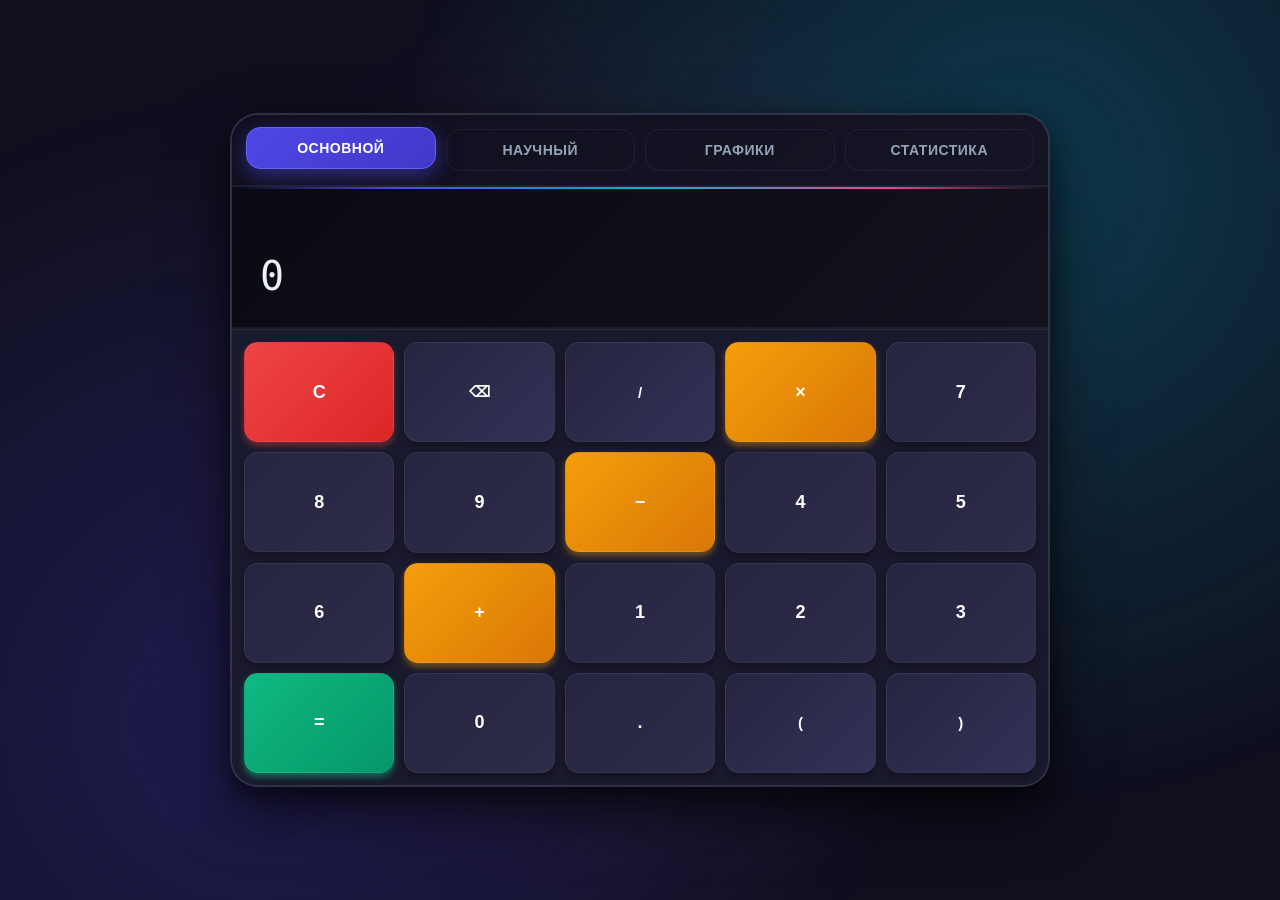
==== calculator-standalone.html @ efa8249f "feat: add standalone HTML version for local file access The modular version using ES6 modules and fe" ====
<!DOCTYPE html>
<html lang="ru">
<head>
    <meta charset="UTF-8">
    <meta name="viewport" content="width=device-width, initial-scale=1.0">
    <title>Продвинутый графический калькулятор</title>
    <style>
/* CSS Variables */
:root {
    --primary: #4F46E5;
    --primary-light: #6366F1;
    --primary-dark: #4338CA;
    --primary-glow: rgba(79, 70, 229, 0.5);
    --secondary: #06B6D4;
    --secondary-light: #22D3EE;
    --secondary-dark: #0891B2;
    --secondary-glow: rgba(6, 182, 212, 0.5);
    --accent: #EC4899;
    --accent-light: #F472B6;
    --accent-glow: rgba(236, 72, 153, 0.5);
    --success: #10B981;
    --success-light: #34D399;
    --success-glow: rgba(16, 185, 129, 0.5);
    --danger: #EF4444;
    --danger-dark: #DC2626;
    --warning: #F59E0B;
    --warning-dark: #D97706;
    --dark: #0F0F1E;
    --dark-lighter: #1A1A2E;
    --dark-light: #252541;
    --dark-card: rgba(26, 26, 46, 0.95);
    --text: #F1F5F9;
    --text-secondary: #94A3B8;
    --text-muted: #64748B;
    --border: rgba(148, 163, 184, 0.1);
    --border-light: rgba(148, 163, 184, 0.05);
    --glass-bg: rgba(26, 26, 46, 0.85);
    --glass-border: rgba(255, 255, 255, 0.1);
}

/* Basic Reset */
* { margin: 0; padding: 0; box-sizing: border-box; }

body {
    font-family: -apple-system, BlinkMacSystemFont, 'Segoe UI', Roboto, 'Helvetica Neue', Arial, sans-serif;
    background: var(--dark);
    min-height: 100vh;
    display: flex;
    justify-content: center;
    align-items: center;
    padding: 15px;
    color: var(--text);
    position: relative;
    overflow: hidden;
}

body::before {
    content: '';
    position: fixed;
    top: 0; left: 0; right: 0; bottom: 0;
    background:
        radial-gradient(circle at 20% 80%, rgba(79, 70, 229, 0.25) 0%, transparent 50%),
        radial-gradient(circle at 80% 20%, rgba(6, 182, 212, 0.25) 0%, transparent 50%),
        radial-gradient(circle at 50% 50%, rgba(236, 72, 153, 0.15) 0%, transparent 60%);
    pointer-events: none;
    z-index: 0;
}

/* Calculator Container */
.calculator-container {
    background: var(--glass-bg);
    backdrop-filter: blur(30px) saturate(180%);
    -webkit-backdrop-filter: blur(30px) saturate(180%);
    border: 2px solid var(--glass-border);
    border-radius: 28px;
    box-shadow: 0 25px 60px rgba(0, 0, 0, 0.6), 0 10px 25px rgba(0, 0, 0, 0.4);
    overflow: hidden;
    width: 100%;
    max-width: 820px;
    position: relative;
    z-index: 1;
    animation: slideIn 0.6s cubic-bezier(0.4, 0, 0.2, 1);
}

/* Mode Selector */
.mode-selector {
    display: flex;
    background: linear-gradient(135deg, rgba(15, 15, 30, 0.95) 0%, rgba(20, 20, 35, 0.95) 100%);
    padding: 14px;
    gap: 10px;
    border-bottom: 2px solid var(--border);
    flex-wrap: wrap;
}

.mode-btn {
    flex: 1;
    min-width: 110px;
    padding: 12px 18px;
    background: transparent;
    color: var(--text-secondary);
    border: 1.5px solid var(--border);
    border-radius: 14px;
    cursor: pointer;
    transition: all 0.3s cubic-bezier(0.4, 0, 0.2, 1);
    font-size: 14px;
    font-weight: 600;
    text-transform: uppercase;
    letter-spacing: 0.5px;
}

.mode-btn:hover {
    color: var(--text);
    border-color: var(--glass-border);
    transform: translateY(-2px);
}

.mode-btn.active {
    background: linear-gradient(135deg, var(--primary) 0%, var(--primary-dark) 100%);
    color: white;
    border-color: var(--primary-light);
    box-shadow: 0 6px 20px var(--primary-glow);
    transform: translateY(-2px);
}

/* Display */
.display {
    background: linear-gradient(135deg, #0A0A14 0%, #12121E 100%);
    color: var(--text);
    padding: 28px;
    min-height: 130px;
    display: flex;
    flex-direction: column;
    justify-content: flex-end;
    font-family: 'SF Mono', 'Monaco', 'Consolas', monospace;
    position: relative;
    border-bottom: 2px solid var(--border);
}

.display::before {
    content: '';
    position: absolute;
    top: 0; left: 0; right: 0;
    height: 2px;
    background: linear-gradient(90deg, transparent 0%, var(--primary) 20%, var(--secondary) 50%, var(--accent) 80%, transparent 100%);
    animation: scan 4s linear infinite;
}

.expression {
    font-size: 17px;
    color: var(--text-secondary);
    margin-bottom: 12px;
    min-height: 26px;
    letter-spacing: 1px;
}

.result {
    font-size: 40px;
    font-weight: 300;
    letter-spacing: 2px;
    background: linear-gradient(135deg, var(--text) 0%, var(--primary-light) 100%);
    -webkit-background-clip: text;
    -webkit-text-fill-color: transparent;
    background-clip: text;
}

/* Buttons Container */
.buttons-container {
    background: linear-gradient(135deg, var(--dark-lighter) 0%, rgba(26, 26, 46, 0.98) 100%);
    padding: 12px;
    border-top: 1px solid var(--border);
}

.buttons {
    display: grid;
    grid-template-columns: repeat(4, 1fr);
    gap: 10px;
}

.btn {
    aspect-ratio: 1.5;
    min-height: 58px;
    font-size: 18px;
    font-weight: 600;
    border: none;
    border-radius: 14px;
    cursor: pointer;
    transition: all 0.3s cubic-bezier(0.4, 0, 0.2, 1);
    color: white;
    position: relative;
    overflow: hidden;
    background: var(--dark-light);
    border: 1.5px solid var(--border);
    box-shadow: 0 4px 6px rgba(0, 0, 0, 0.3);
}

.btn:hover {
    transform: translateY(-3px) scale(1.02);
    box-shadow: 0 12px 24px rgba(0, 0, 0, 0.4);
}

.btn:active {
    transform: translateY(0) scale(0.97);
}

.btn-number { background: linear-gradient(135deg, var(--dark-light) 0%, #2D2D4A 100%); }
.btn-operator {
    background: linear-gradient(135deg, var(--warning) 0%, var(--warning-dark) 100%);
    box-shadow: 0 4px 6px rgba(245, 158, 11, 0.4);
}
.btn-function {
    background: linear-gradient(135deg, var(--dark-light) 0%, #323256 100%);
    font-size: 15px;
}
.btn-clear {
    background: linear-gradient(135deg, var(--danger) 0%, var(--danger-dark) 100%);
    box-shadow: 0 4px 6px rgba(239, 68, 68, 0.4);
}
.btn-equals {
    background: linear-gradient(135deg, var(--success) 0%, #059669 100%);
    box-shadow: 0 4px 6px var(--success-glow);
}

/* Scientific Buttons */
.scientific-btns {
    display: none;
    grid-template-columns: repeat(4, 1fr);
    gap: 8px;
    margin-bottom: 8px;
}

.scientific-mode .scientific-btns { display: grid; }

/* Graph Container */
.graph-container {
    display: none;
    background: var(--dark-lighter);
    padding: 20px;
    border-bottom: 1px solid var(--border);
}

#graph-canvas {
    background: radial-gradient(ellipse at center, #0a0a0a 0%, #000 100%);
    border: 1px solid var(--border);
    cursor: crosshair;
    width: 100%;
    height: 350px;
    display: block;
    border-radius: 8px;
}

.graph-controls {
    display: flex;
    gap: 10px;
    margin-top: 15px;
    flex-wrap: wrap;
    align-items: center;
}

.graph-input {
    flex: 1;
    min-width: 200px;
    padding: 10px 15px;
    background: var(--dark);
    border: 1px solid var(--border);
    color: var(--text);
    border-radius: 8px;
    font-family: 'SF Mono', monospace;
    font-size: 14px;
}

.graph-input:focus {
    outline: none;
    border-color: var(--primary);
    box-shadow: 0 0 0 3px rgba(59, 130, 246, 0.2);
}

.graph-btn {
    padding: 10px 20px;
    background: var(--primary);
    color: white;
    border: none;
    border-radius: 8px;
    cursor: pointer;
    font-weight: 500;
    transition: all 0.3s;
}

.graph-btn:hover {
    background: var(--primary-dark);
    transform: translateY(-1px);
}

.zoom-controls { display: flex; gap: 5px; }
.zoom-btn {
    width: 36px;
    height: 36px;
    padding: 0;
    display: flex;
    align-items: center;
    justify-content: center;
    background: var(--dark-light);
    border: 1px solid var(--border);
    color: var(--text);
    font-size: 20px;
    font-weight: bold;
}

/* Tab Styles */
.graph-tabs {
    display: flex;
    gap: 12px;
    margin-bottom: 18px;
    border-bottom: 2px solid var(--border);
    padding-bottom: 2px;
}

.tab-btn {
    padding: 10px 18px;
    background: transparent;
    border: none;
    color: var(--text-secondary);
    cursor: pointer;
    border-bottom: 3px solid transparent;
    transition: all 0.3s;
    font-size: 14px;
    font-weight: 600;
    text-transform: uppercase;
}

.tab-btn:hover { color: var(--text); background: rgba(79, 70, 229, 0.1); }
.tab-btn.active {
    color: var(--primary-light);
    border-bottom-color: var(--primary);
    background: rgba(79, 70, 229, 0.15);
}

.tab-content { display: none; }
.tab-content.active { display: block; }

/* Statistics Container */
.statistics-container {
    display: none;
    background: var(--dark-lighter);
    padding: 20px;
    border-bottom: 1px solid var(--border);
}

.stats-input {
    width: 100%;
    min-height: 100px;
    padding: 12px;
    background: var(--dark);
    border: 1px solid var(--border);
    color: var(--text);
    border-radius: 8px;
    font-family: 'SF Mono', monospace;
    resize: vertical;
    margin-bottom: 15px;
}

.stats-controls {
    display: flex;
    gap: 10px;
    margin-bottom: 15px;
    flex-wrap: wrap;
}

.stats-results {
    background: var(--dark);
    border: 1px solid var(--border);
    border-radius: 8px;
    padding: 15px;
    display: none;
}

.stat-item {
    display: flex;
    justify-content: space-between;
    padding: 8px 0;
    border-bottom: 1px solid var(--border);
}
.stat-item:last-child { border-bottom: none; }
.stat-label { color: var(--text-secondary); }
.stat-value {
    font-family: 'SF Mono', monospace;
    color: var(--primary);
    font-weight: 500;
}

/* Table */
.table-container { max-height: 300px; overflow-y: auto; margin-top: 15px; }
.value-table {
    width: 100%;
    border-collapse: collapse;
    background: var(--dark);
    border: 1px solid var(--border);
    border-radius: 8px;
}
.value-table th, .value-table td {
    padding: 8px 12px;
    text-align: center;
    border-bottom: 1px solid var(--border);
}
.value-table th { background: var(--dark-light); color: var(--text); font-weight: 600; }
.value-table tr:hover { background: rgba(59, 130, 246, 0.1); }

.regression-select {
    padding: 8px 12px;
    background: var(--dark);
    border: 1px solid var(--border);
    color: var(--text);
    border-radius: 8px;
}

/* Data Lists */
.data-lists {
    display: grid;
    grid-template-columns: repeat(auto-fit, minmax(100px, 1fr));
    gap: 10px;
    margin-bottom: 15px;
}
.data-list {
    background: var(--dark);
    border: 1px solid var(--border);
    border-radius: 8px;
    padding: 10px;
}
.list-header { font-weight: bold; color: var(--primary); margin-bottom: 5px; text-align: center; }
.list-values { max-height: 150px; overflow-y: auto; font-family: 'SF Mono', monospace; font-size: 14px; }
.list-value { padding: 2px 0; text-align: center; }

/* Animations */
@keyframes scan {
    0% { transform: translateX(-100%); opacity: 0; }
    50% { opacity: 1; }
    100% { transform: translateX(100%); opacity: 0; }
}

@keyframes slideIn {
    from { opacity: 0; transform: translateY(40px) scale(0.95); }
    to { opacity: 1; transform: translateY(0) scale(1); }
}

/* Responsive */
@media (min-width: 600px) {
    .buttons { grid-template-columns: repeat(5, 1fr); }
    .scientific-btns { grid-template-columns: repeat(5, 1fr); }
}

@media (max-width: 599px) {
    .calculator-container { border-radius: 0; min-height: 100vh; max-width: 100%; display: flex; flex-direction: column; }
    .mode-btn { min-width: 80px; font-size: 12px; padding: 8px 12px; }
    .buttons-container { flex: 1; display: flex; flex-direction: column; }
    .buttons { flex: 1; }
    .display { padding: 20px; min-height: 100px; }
    .result { font-size: 28px; }
    .btn { min-height: 0; font-size: 16px; }
    .btn-function { font-size: 13px; }
    #graph-canvas { height: 250px; }
}
    </style>
</head>
<body>
    <div class="calculator-container" id="calculator">
        <!-- Mode Selector -->
        <div class="mode-selector">
            <button class="mode-btn active" onclick="setMode('basic')">Основной</button>
            <button class="mode-btn" onclick="setMode('scientific')">Научный</button>
            <button class="mode-btn" onclick="setMode('graph')">Графики</button>
            <button class="mode-btn" onclick="setMode('statistics')">Статистика</button>
        </div>

        <!-- Display Area -->
        <div class="display">
            <div class="expression" id="expression"></div>
            <div class="result" id="result">0</div>
        </div>

        <!-- Graph Container -->
        <div class="graph-container" id="graphContainer">
            <div class="graph-tabs">
                <button class="tab-btn active" onclick="switchGraphTab('function')">Функции</button>
                <button class="tab-btn" onclick="switchGraphTab('table')">Таблица</button>
            </div>
            <div class="tab-content active" id="function-tab">
                <canvas id="graph-canvas"></canvas>
                <div class="graph-controls">
                    <input type="text" class="graph-input" id="functionInput" placeholder="y = sin(x), x^2, 2*x+1">
                    <button class="graph-btn" onclick="plotGraph()">Построить</button>
                    <button class="graph-btn" onclick="clearGraph()">Очистить</button>
                    <div class="zoom-controls">
                        <button class="graph-btn zoom-btn" onclick="zoomIn()">+</button>
                        <button class="graph-btn zoom-btn" onclick="zoomOut()">-</button>
                        <button class="graph-btn zoom-btn" onclick="resetZoom()">R</button>
                    </div>
                </div>
            </div>
            <div class="tab-content" id="table-tab">
                <div class="graph-controls">
                    <input type="text" class="graph-input" id="tableFunction" placeholder="f(x) = x^2">
                    <input type="number" class="graph-input" id="tableStart" placeholder="От" value="-5" style="max-width: 100px;">
                    <input type="number" class="graph-input" id="tableEnd" placeholder="До" value="5" style="max-width: 100px;">
                    <input type="number" class="graph-input" id="tableStep" placeholder="Шаг" value="0.5" style="max-width: 100px;">
                    <button class="graph-btn" onclick="generateTable()">Создать</button>
                </div>
                <div class="table-container">
                    <table class="value-table" id="valueTable">
                        <thead><tr><th>x</th><th>f(x)</th></tr></thead>
                        <tbody></tbody>
                    </table>
                </div>
            </div>
        </div>

        <!-- Statistics Container -->
        <div class="statistics-container" id="statisticsContainer">
            <div class="graph-tabs">
                <button class="tab-btn active" onclick="switchStatsTab('onevar')">1-Var Stats</button>
            </div>
            <div class="tab-content active" id="onevar-tab">
                <textarea class="stats-input" id="statsInput" placeholder="Введите числа через запятую, пробел или с новой строки&#10;Например: 1, 2, 3, 4, 5"></textarea>
                <div class="stats-controls">
                    <button class="graph-btn" onclick="calculateStatistics()">Рассчитать</button>
                </div>
                <div class="stats-results" id="statsResults">
                    <div class="stat-item"><span class="stat-label">n (Количество):</span><span class="stat-value" id="statCount">-</span></div>
                    <div class="stat-item"><span class="stat-label">x̄ (Среднее):</span><span class="stat-value" id="statMean">-</span></div>
                    <div class="stat-item"><span class="stat-label">Σx:</span><span class="stat-value" id="statSum">-</span></div>
                    <div class="stat-item"><span class="stat-label">s (Станд. откл.):</span><span class="stat-value" id="statStdDev">-</span></div>
                    <div class="stat-item"><span class="stat-label">Минимум:</span><span class="stat-value" id="statMin">-</span></div>
                    <div class="stat-item"><span class="stat-label">Медиана:</span><span class="stat-value" id="statMedian">-</span></div>
                    <div class="stat-item"><span class="stat-label">Максимум:</span><span class="stat-value" id="statMax">-</span></div>
                </div>
            </div>
        </div>

        <!-- Calculator Buttons -->
        <div class="buttons-container">
            <div class="scientific-btns" id="scientificBtns">
                <button class="btn btn-function" onclick="appendFunction('sin(')">sin</button>
                <button class="btn btn-function" onclick="appendFunction('cos(')">cos</button>
                <button class="btn btn-function" onclick="appendFunction('tan(')">tan</button>
                <button class="btn btn-function" onclick="appendFunction('log(')">log</button>
                <button class="btn btn-function" onclick="appendFunction('ln(')">ln</button>
                <button class="btn btn-function" onclick="appendFunction('sqrt(')">√</button>
                <button class="btn btn-function" onclick="appendFunction('^')">x^y</button>
                <button class="btn btn-function" onclick="appendFunction('abs(')">|x|</button>
                <button class="btn btn-function" onclick="appendToDisplay('3.14159')">π</button>
                <button class="btn btn-function" onclick="appendToDisplay('2.71828')">e</button>
                <button class="btn btn-function" onclick="appendFunction('asin(')">asin</button>
                <button class="btn btn-function" onclick="appendFunction('acos(')">acos</button>
                <button class="btn btn-function" onclick="appendFunction('atan(')">atan</button>
                <button class="btn btn-function" onclick="toggleAngleMode()" id="angleMode">DEG</button>
                <button class="btn btn-function" onclick="appendFunction('1/')">1/x</button>
                <button class="btn btn-function" onclick="appendFunction('(')">（</button>
                <button class="btn btn-function" onclick="appendFunction(')')">）</button>
                <button class="btn btn-function" onclick="appendFunction('!')">x!</button>
                <button class="btn btn-function" onclick="appendFunction('cbrt(')">∛</button>
                <button class="btn btn-function" onclick="appendFunction('%')">mod</button>
            </div>

            <div class="buttons">
                <button class="btn btn-clear" onclick="clearDisplay()">C</button>
                <button class="btn btn-function" onclick="deleteLastChar()">⌫</button>
                <button class="btn btn-function" onclick="appendToDisplay('/')">/</button>
                <button class="btn btn-operator" onclick="appendToDisplay('*')">×</button>

                <button class="btn btn-number" onclick="appendToDisplay('7')">7</button>
                <button class="btn btn-number" onclick="appendToDisplay('8')">8</button>
                <button class="btn btn-number" onclick="appendToDisplay('9')">9</button>
                <button class="btn btn-operator" onclick="appendToDisplay('-')">−</button>

                <button class="btn btn-number" onclick="appendToDisplay('4')">4</button>
                <button class="btn btn-number" onclick="appendToDisplay('5')">5</button>
                <button class="btn btn-number" onclick="appendToDisplay('6')">6</button>
                <button class="btn btn-operator" onclick="appendToDisplay('+')">+</button>

                <button class="btn btn-number" onclick="appendToDisplay('1')">1</button>
                <button class="btn btn-number" onclick="appendToDisplay('2')">2</button>
                <button class="btn btn-number" onclick="appendToDisplay('3')">3</button>
                <button class="btn btn-equals" onclick="calculate()">=</button>

                <button class="btn btn-number" onclick="appendToDisplay('0')">0</button>
                <button class="btn btn-number" onclick="appendToDisplay('.')">.</button>
                <button class="btn btn-function" onclick="appendToDisplay('(')">(</button>
                <button class="btn btn-function" onclick="appendToDisplay(')')">)</button>
            </div>
        </div>
    </div>

    <script>
    // Calculator State
    let expression = '';
    let angleMode = 'deg';
    let currentMode = 'basic';
    let graphFunctions = [];
    let graphScale = 40;

    // DOM Elements
    const expressionEl = document.getElementById('expression');
    const resultEl = document.getElementById('result');
    const calculatorEl = document.getElementById('calculator');
    const graphContainer = document.getElementById('graphContainer');
    const statsContainer = document.getElementById('statisticsContainer');

    // Utility: Factorial
    function factorial(n) {
        if (n < 0) return NaN;
        if (n === 0) return 1;
        let result = 1;
        for (let i = 2; i <= n; i++) result *= i;
        return result;
    }

    // Utility: Format number
    function formatNumber(num) {
        if (typeof num !== 'number' || isNaN(num) || !isFinite(num)) return 'Error';
        if (Math.abs(num) < 0.000001 || Math.abs(num) > 999999) return num.toExponential(6);
        return parseFloat(num.toPrecision(10)).toString();
    }

    // Prepare expression for eval
    function prepareExpression(expr) {
        let prepared = expr
            .replace(/sin/g, 'Math.sin')
            .replace(/cos/g, 'Math.cos')
            .replace(/tan/g, 'Math.tan')
            .replace(/aMath\.sin/g, 'Math.asin')
            .replace(/aMath\.cos/g, 'Math.acos')
            .replace(/aMath\.tan/g, 'Math.atan')
            .replace(/log/g, 'Math.log10')
            .replace(/ln/g, 'Math.log')
            .replace(/sqrt/g, 'Math.sqrt')
            .replace(/cbrt/g, 'Math.cbrt')
            .replace(/abs/g, 'Math.abs')
            .replace(/exp/g, 'Math.exp')
            .replace(/floor/g, 'Math.floor')
            .replace(/ceil/g, 'Math.ceil')
            .replace(/round/g, 'Math.round')
            .replace(/\^/g, '**')
            .replace(/÷/g, '/')
            .replace(/×/g, '*')
            .replace(/−/g, '-')
            .replace(/pi/g, 'Math.PI');

        // Handle factorial
        prepared = prepared.replace(/(\d+)!/g, (match, num) => factorial(parseInt(num)));

        // Convert angles for trig functions
        if (angleMode === 'deg') {
            prepared = prepared
                .replace(/Math\.sin\((.*?)\)/g, (m, angle) => `Math.sin((${angle}) * Math.PI / 180)`)
                .replace(/Math\.cos\((.*?)\)/g, (m, angle) => `Math.cos((${angle}) * Math.PI / 180)`)
                .replace(/Math\.tan\((.*?)\)/g, (m, angle) => `Math.tan((${angle}) * Math.PI / 180)`);
        }
        return prepared;
    }

    // Calculator Functions
    function appendToDisplay(value) {
        if (expression === '0' && value !== '.') expression = '';
        expression += value;
        expressionEl.textContent = expression || '0';
        previewCalculation();
    }

    function appendFunction(func) {
        expression += func;
        expressionEl.textContent = expression || '0';
        previewCalculation();
    }

    function clearDisplay() {
        expression = '';
        expressionEl.textContent = '';
        resultEl.textContent = '0';
    }

    function deleteLastChar() {
        expression = expression.slice(0, -1);
        expressionEl.textContent = expression || '0';
        previewCalculation();
    }

    function calculate() {
        try {
            const prepared = prepareExpression(expression);
            const result = eval(prepared);
            if (!isFinite(result) || isNaN(result)) throw new Error('Invalid');
            resultEl.textContent = formatNumber(result);
            expression = result.toString();
        } catch (e) {
            resultEl.textContent = 'Error';
        }
    }

    function previewCalculation() {
        try {
            const prepared = prepareExpression(expression);
            const result = eval(prepared);
            if (isFinite(result) && !isNaN(result)) {
                resultEl.textContent = formatNumber(result);
            }
        } catch (e) { /* ignore preview errors */ }
    }

    function toggleAngleMode() {
        angleMode = angleMode === 'deg' ? 'rad' : 'deg';
        document.getElementById('angleMode').textContent = angleMode.toUpperCase();
        previewCalculation();
    }

    // Mode Management
    function setMode(mode) {
        currentMode = mode;

        // Update buttons
        document.querySelectorAll('.mode-btn').forEach(btn => btn.classList.remove('active'));
        event.target.classList.add('active');

        // Update container classes
        calculatorEl.classList.remove('scientific-mode');
        graphContainer.style.display = 'none';
        statsContainer.style.display = 'none';

        switch (mode) {
            case 'scientific':
                calculatorEl.classList.add('scientific-mode');
                break;
            case 'graph':
                graphContainer.style.display = 'block';
                initGraph();
                break;
            case 'statistics':
                statsContainer.style.display = 'block';
                break;
        }
    }

    // Graph Functions
    let canvas, ctx;

    function initGraph() {
        canvas = document.getElementById('graph-canvas');
        ctx = canvas.getContext('2d');
        canvas.width = canvas.offsetWidth;
        canvas.height = canvas.offsetHeight;
        drawGraph();
    }

    function drawGraph() {
        if (!ctx) return;
        const w = canvas.width, h = canvas.height;
        const centerX = w / 2, centerY = h / 2;

        // Clear
        ctx.fillStyle = '#0a0a0a';
        ctx.fillRect(0, 0, w, h);

        // Grid
        ctx.strokeStyle = 'rgba(100, 100, 100, 0.3)';
        ctx.lineWidth = 0.5;
        for (let i = -20; i <= 20; i++) {
            const x = centerX + i * graphScale;
            const y = centerY + i * graphScale;
            ctx.beginPath(); ctx.moveTo(x, 0); ctx.lineTo(x, h); ctx.stroke();
            ctx.beginPath(); ctx.moveTo(0, y); ctx.lineTo(w, y); ctx.stroke();
        }

        // Axes
        ctx.strokeStyle = 'rgba(200, 200, 200, 0.8)';
        ctx.lineWidth = 2;
        ctx.beginPath(); ctx.moveTo(0, centerY); ctx.lineTo(w, centerY); ctx.stroke();
        ctx.beginPath(); ctx.moveTo(centerX, 0); ctx.lineTo(centerX, h); ctx.stroke();

        // Draw functions
        const colors = ['#3b82f6', '#10b981', '#f59e0b', '#ef4444', '#8b5cf6'];
        graphFunctions.forEach((func, idx) => {
            ctx.strokeStyle = colors[idx % colors.length];
            ctx.lineWidth = 2.5;
            ctx.beginPath();
            let started = false;
            for (let px = 0; px < w; px++) {
                const x = (px - centerX) / graphScale;
                try {
                    const y = func(x);
                    if (isFinite(y) && !isNaN(y)) {
                        const py = centerY - y * graphScale;
                        if (!started) { ctx.moveTo(px, py); started = true; }
                        else ctx.lineTo(px, py);
                    } else { started = false; }
                } catch (e) { started = false; }
            }
            ctx.stroke();
        });
    }

    function plotGraph() {
        const input = document.getElementById('functionInput').value;
        if (!input) return;
        try {
            let funcStr = input.replace(/y\s*=\s*/, '').replace(/f\(x\)\s*=\s*/, '');
            funcStr = funcStr
                .replace(/sin/g, 'Math.sin')
                .replace(/cos/g, 'Math.cos')
                .replace(/tan/g, 'Math.tan')
                .replace(/log/g, 'Math.log10')
                .replace(/ln/g, 'Math.log')
                .replace(/sqrt/g, 'Math.sqrt')
                .replace(/abs/g, 'Math.abs')
                .replace(/\^/g, '**')
                .replace(/pi/g, 'Math.PI')
                .replace(/e(?![x])/g, 'Math.E');
            const func = new Function('x', `return ${funcStr}`);
            func(0); // Test
            graphFunctions.push(func);
            drawGraph();
        } catch (e) {
            alert('Ошибка в функции: ' + e.message);
        }
    }

    function clearGraph() {
        graphFunctions = [];
        drawGraph();
    }

    function zoomIn() { graphScale *= 1.2; drawGraph(); }
    function zoomOut() { graphScale /= 1.2; drawGraph(); }
    function resetZoom() { graphScale = 40; drawGraph(); }

    function switchGraphTab(tab) {
        document.querySelectorAll('#graphContainer .tab-btn').forEach(btn => btn.classList.remove('active'));
        event.target.classList.add('active');
        document.querySelectorAll('#graphContainer .tab-content').forEach(c => c.classList.remove('active'));
        document.getElementById(tab + '-tab').classList.add('active');
    }

    function generateTable() {
        const funcInput = document.getElementById('tableFunction').value;
        const start = parseFloat(document.getElementById('tableStart').value);
        const end = parseFloat(document.getElementById('tableEnd').value);
        const step = parseFloat(document.getElementById('tableStep').value);

        if (!funcInput || isNaN(start) || isNaN(end) || isNaN(step) || step <= 0) {
            alert('Заполните все поля корректно');
            return;
        }

        let funcStr = funcInput.replace(/f\(x\)\s*=\s*/, '').replace(/y\s*=\s*/, '');
        funcStr = funcStr
            .replace(/sin/g, 'Math.sin')
            .replace(/cos/g, 'Math.cos')
            .replace(/tan/g, 'Math.tan')
            .replace(/log/g, 'Math.log10')
            .replace(/ln/g, 'Math.log')
            .replace(/sqrt/g, 'Math.sqrt')
            .replace(/\^/g, '**')
            .replace(/pi/g, 'Math.PI');

        try {
            const func = new Function('x', `return ${funcStr}`);
            const tbody = document.querySelector('#valueTable tbody');
            tbody.innerHTML = '';

            for (let x = start; x <= end; x += step) {
                const y = func(x);
                const tr = document.createElement('tr');
                tr.innerHTML = `<td>${x.toFixed(4)}</td><td>${isFinite(y) ? y.toFixed(6) : 'undefined'}</td>`;
                tbody.appendChild(tr);
            }
        } catch (e) {
            alert('Ошибка в функции: ' + e.message);
        }
    }

    // Statistics Functions
    function switchStatsTab(tab) {
        document.querySelectorAll('#statisticsContainer .tab-btn').forEach(btn => btn.classList.remove('active'));
        event.target.classList.add('active');
        document.querySelectorAll('#statisticsContainer .tab-content').forEach(c => c.classList.remove('active'));
        document.getElementById(tab + '-tab').classList.add('active');
    }

    function calculateStatistics() {
        const input = document.getElementById('statsInput').value;
        const numbers = input.split(/[\s,;]+/).map(n => parseFloat(n)).filter(n => !isNaN(n));

        if (numbers.length === 0) {
            alert('Введите числа');
            return;
        }

        numbers.sort((a, b) => a - b);
        const n = numbers.length;
        const sum = numbers.reduce((a, b) => a + b, 0);
        const mean = sum / n;
        const variance = numbers.reduce((acc, val) => acc + Math.pow(val - mean, 2), 0) / (n - 1);
        const stdDev = Math.sqrt(variance);
        const median = n % 2 === 0 ? (numbers[n/2 - 1] + numbers[n/2]) / 2 : numbers[Math.floor(n/2)];

        document.getElementById('statCount').textContent = n;
        document.getElementById('statMean').textContent = mean.toFixed(6);
        document.getElementById('statSum').textContent = sum.toFixed(6);
        document.getElementById('statStdDev').textContent = stdDev.toFixed(6);
        document.getElementById('statMin').textContent = numbers[0].toFixed(6);
        document.getElementById('statMedian').textContent = median.toFixed(6);
        document.getElementById('statMax').textContent = numbers[n-1].toFixed(6);

        document.getElementById('statsResults').style.display = 'block';
    }

    // Keyboard support
    document.addEventListener('keydown', (e) => {
        if (currentMode !== 'basic' && currentMode !== 'scientific') return;

        if (/^\d$/.test(e.key)) appendToDisplay(e.key);
        else if (['+', '-', '*', '/'].includes(e.key)) appendToDisplay(e.key);
        else if (e.key === '.') appendToDisplay('.');
        else if (e.key === 'Enter') calculate();
        else if (e.key === 'Escape') clearDisplay();
        else if (e.key === 'Backspace') deleteLastChar();
        else if (e.key === '(' || e.key === ')') appendToDisplay(e.key);
    });

    console.log('Calculator initialized successfully');
    </script>
</body>
</html>
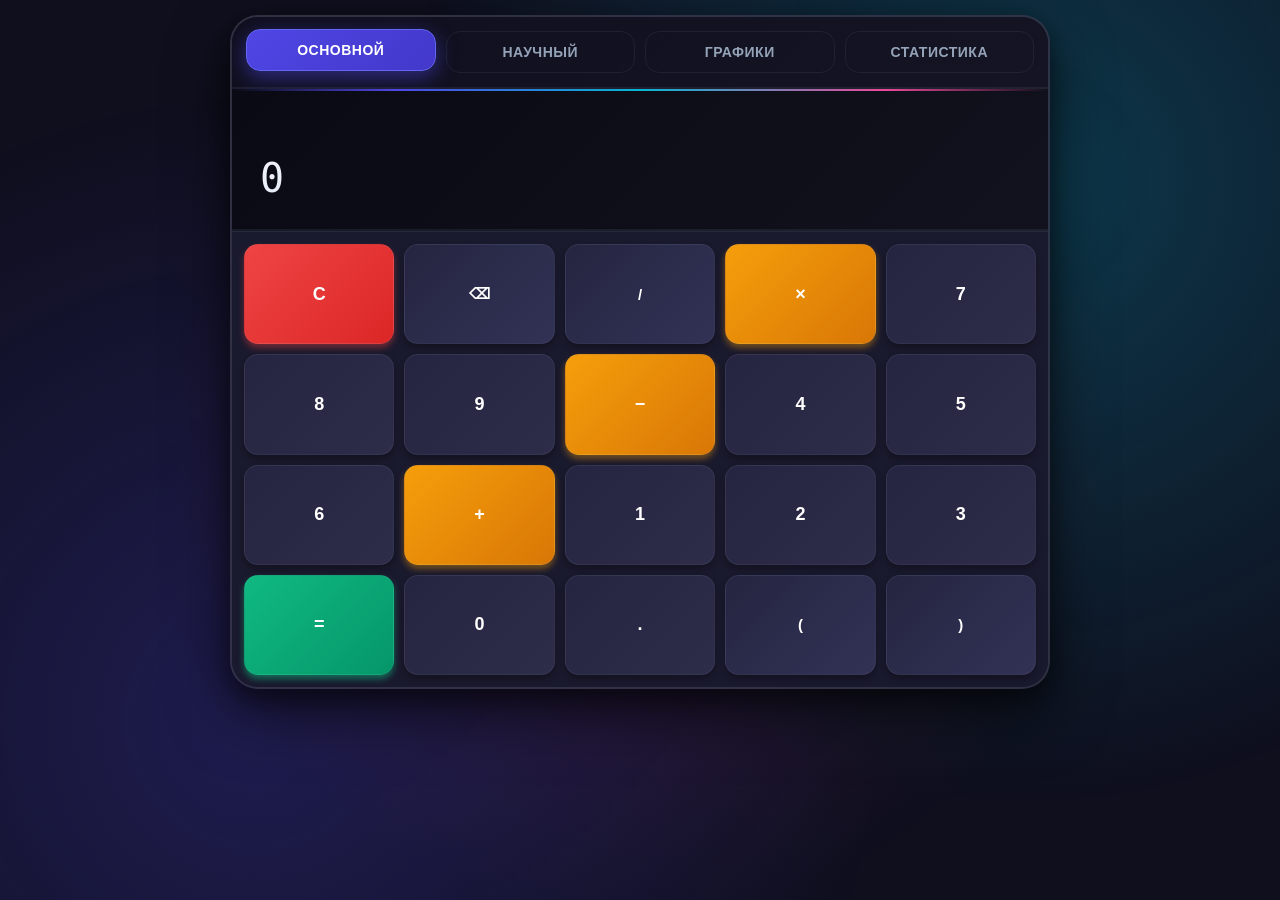
==== commit 296fda2f: "fix: enable vertical scrolling when calculator exceeds viewport height - Changed body overflow from " ====
--- a/calculator-standalone.html
+++ b/calculator-standalone.html
@@ -47,11 +47,12 @@
     min-height: 100vh;
     display: flex;
     justify-content: center;
-    align-items: center;
+    align-items: flex-start;
     padding: 15px;
     color: var(--text);
     position: relative;
-    overflow: hidden;
+    overflow-x: hidden;
+    overflow-y: auto;
 }
 
 body::before {
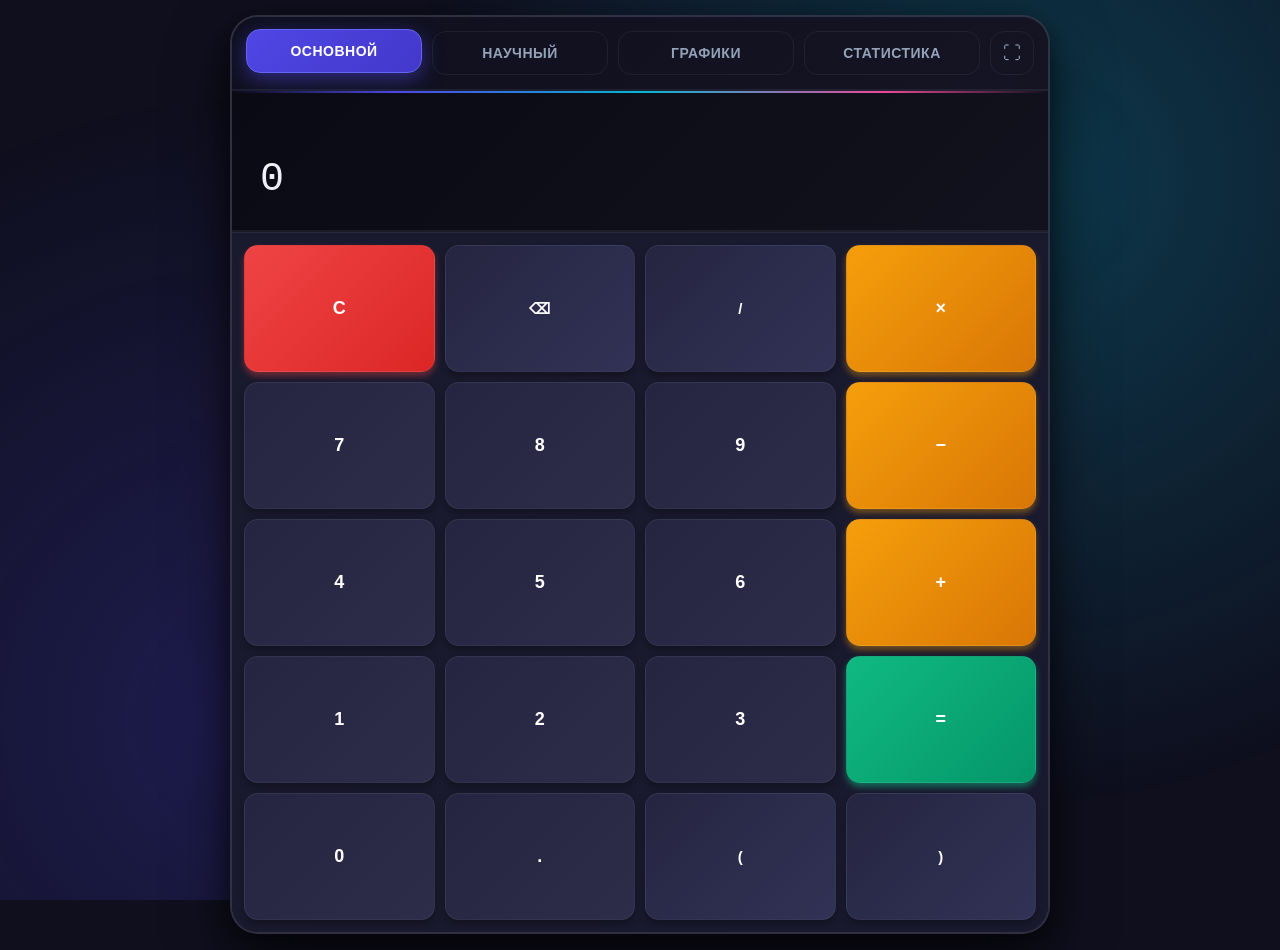
==== commit 2ce99981: "feat: add fit-to-screen mode toggle for calculator - Add toggle button to fit calculator within view" ====
--- a/calculator-standalone.html
+++ b/calculator-standalone.html
@@ -81,6 +81,23 @@
     position: relative;
     z-index: 1;
     animation: slideIn 0.6s cubic-bezier(0.4, 0, 0.2, 1);
+    display: flex;
+    flex-direction: column;
+}
+
+/* Fit to screen mode */
+.calculator-container.fit-screen {
+    max-height: calc(100vh - 30px);
+}
+.calculator-container.fit-screen .buttons-container {
+    flex: 1; min-height: 0; overflow: hidden; display: flex; flex-direction: column;
+}
+.calculator-container.fit-screen .buttons,
+.calculator-container.fit-screen .scientific-btns {
+    flex: 1; min-height: 0;
+}
+.calculator-container.fit-screen .btn {
+    aspect-ratio: unset; min-height: 40px; height: 100%;
 }
 
 /* Mode Selector */
@@ -122,6 +139,24 @@
     box-shadow: 0 6px 20px var(--primary-glow);
     transform: translateY(-2px);
 }
+
+/* Fit Screen Toggle */
+.fit-screen-toggle {
+    width: 44px; height: 44px; padding: 0;
+    background: transparent; color: var(--text-secondary);
+    border: 1.5px solid var(--border); border-radius: 14px;
+    cursor: pointer; transition: all 0.3s; display: flex;
+    align-items: center; justify-content: center; flex-shrink: 0;
+}
+.fit-screen-toggle:hover {
+    color: var(--text); border-color: var(--glass-border);
+    transform: translateY(-2px); box-shadow: 0 6px 12px rgba(0, 0, 0, 0.3);
+}
+.fit-screen-toggle.active {
+    background: linear-gradient(135deg, var(--success) 0%, #059669 100%);
+    color: white; border-color: var(--success);
+}
+.fit-icon { font-size: 18px; line-height: 1; }
 
 /* Display */
 .display {
@@ -224,7 +259,7 @@
 /* Scientific Buttons */
 .scientific-btns {
     display: none;
-    grid-template-columns: repeat(4, 1fr);
+    grid-template-columns: repeat(5, 1fr);
     gap: 8px;
     margin-bottom: 8px;
 }
@@ -442,20 +477,13 @@
     to { opacity: 1; transform: translateY(0) scale(1); }
 }
 
-/* Responsive */
-@media (min-width: 600px) {
-    .buttons { grid-template-columns: repeat(5, 1fr); }
-    .scientific-btns { grid-template-columns: repeat(5, 1fr); }
-}
-
+/* Responsive - keep consistent grid columns */
 @media (max-width: 599px) {
-    .calculator-container { border-radius: 0; min-height: 100vh; max-width: 100%; display: flex; flex-direction: column; }
+    .calculator-container { border-radius: 0; max-width: 100%; }
     .mode-btn { min-width: 80px; font-size: 12px; padding: 8px 12px; }
-    .buttons-container { flex: 1; display: flex; flex-direction: column; }
-    .buttons { flex: 1; }
     .display { padding: 20px; min-height: 100px; }
     .result { font-size: 28px; }
-    .btn { min-height: 0; font-size: 16px; }
+    .btn { min-height: 50px; font-size: 16px; }
     .btn-function { font-size: 13px; }
     #graph-canvas { height: 250px; }
 }
@@ -469,6 +497,9 @@
             <button class="mode-btn" onclick="setMode('scientific')">Научный</button>
             <button class="mode-btn" onclick="setMode('graph')">Графики</button>
             <button class="mode-btn" onclick="setMode('statistics')">Статистика</button>
+            <button class="fit-screen-toggle" onclick="toggleFitScreen()" title="Подогнать под экран">
+                <span class="fit-icon">⛶</span>
+            </button>
         </div>
 
         <!-- Display Area -->
@@ -738,6 +769,27 @@
         }
     }
 
+    // Fit Screen Toggle
+    function toggleFitScreen() {
+        const container = document.querySelector('.calculator-container');
+        const toggle = document.querySelector('.fit-screen-toggle');
+        if (container && toggle) {
+            container.classList.toggle('fit-screen');
+            toggle.classList.toggle('active');
+            localStorage.setItem('fitScreen', container.classList.contains('fit-screen'));
+        }
+    }
+
+    // Restore fit-screen preference
+    if (localStorage.getItem('fitScreen') === 'true') {
+        const container = document.querySelector('.calculator-container');
+        const toggle = document.querySelector('.fit-screen-toggle');
+        if (container && toggle) {
+            container.classList.add('fit-screen');
+            toggle.classList.add('active');
+        }
+    }
+
     // Graph Functions
     let canvas, ctx;
 
